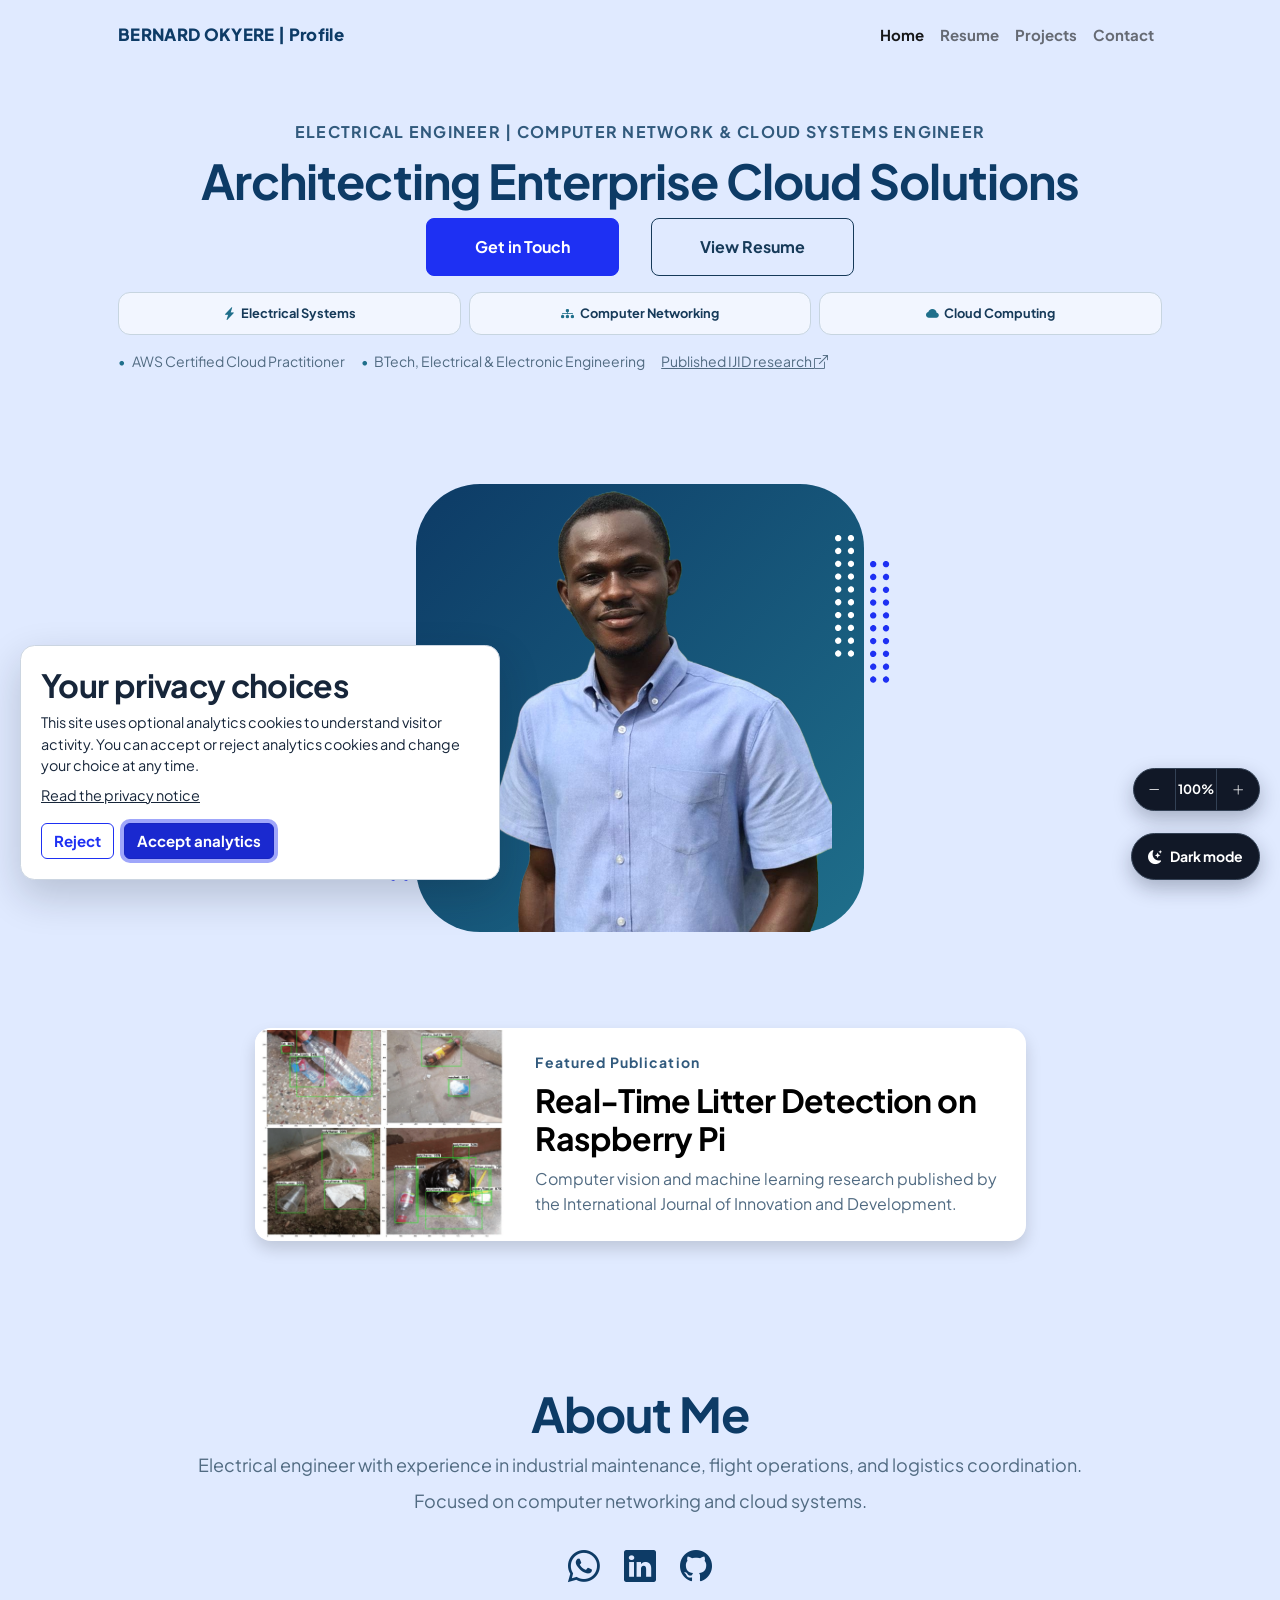
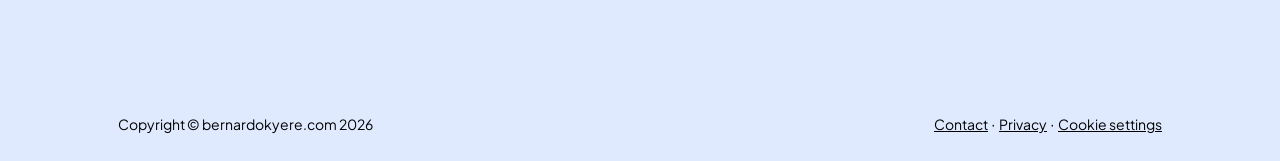
==== index.html @ 20aa97a8 "Added architecture files" ====
<!DOCTYPE html>
<html lang="en">
    <head>
        <!-- Analytics loads only after the visitor accepts analytics cookies. -->
        <meta charset="utf-8" />
        <meta name="viewport" content="width=device-width, initial-scale=1, shrink-to-fit=no" />
        <meta name="description" content="Portfolio of Bernard Okyere, an electrical engineer focused on computer networking, cloud systems, industrial maintenance, and automation." />
        <meta name="author" content="" />
        <title>Bernard Okyere | Electrical, Network & Cloud Systems Engineer</title>
        <!-- Favicon-->
        <link rel="icon" type="image/x-icon" href="/assets/favicon.ico" />
        <!-- Custom Google font-->
        <link rel="preconnect" href="https://fonts.googleapis.com" />
        <link rel="preconnect" href="https://fonts.gstatic.com" crossorigin />
        <link href="https://fonts.googleapis.com/css2?family=Plus+Jakarta+Sans:wght@100;200;300;400;500;600;700;800;900&amp;display=swap" rel="stylesheet" />
        <!-- Bootstrap icons-->
        <link href="https://cdn.jsdelivr.net/npm/bootstrap-icons@1.11.3/font/bootstrap-icons.css" rel="stylesheet" />
        <!-- Core theme CSS (includes Bootstrap)-->
        <link href="/css/styles.css?v=3" rel="stylesheet" />        
    </head>
    <body class="d-flex flex-column h-100 bg-engineer engineer-page">
        <main class="flex-shrink-0">
            <!-- Navigation-->
            <nav class="navbar navbar-expand-lg navbar-light bg-white py-3">
                <div class="container px-5">
                    <a class="navbar-brand" href="/"><span class="">BERNARD OKYERE | Profile </span></a>
                    <button class="navbar-toggler" type="button" data-bs-toggle="collapse" data-bs-target="#navbarSupportedContent" aria-controls="navbarSupportedContent" aria-expanded="false" aria-label="Toggle navigation"><span class="navbar-toggler-icon"></span></button>
                    <div class="collapse navbar-collapse" id="navbarSupportedContent">
                        <ul class="navbar-nav ms-auto mb-2 mb-lg-0 small fw-bolder">
                            <li class="nav-item"><a class="nav-link active" aria-current="page" href="/">Home</a></li>
                            <li class="nav-item"><a class="nav-link" href="/resume">Resume</a></li>
                            <li class="nav-item"><a class="nav-link" href="/projects">Projects</a></li>
                            <li class="nav-item"><a class="nav-link" href="/contact">Contact</a></li>
                        </ul>
                    </div>
                </div>
            </nav>
            <!-- Header-->
            <header class="py-5">
                <div class="container px-5 pb-5">
                    <div class="row gx-5 align-items-center">
                        <div class="col-xxl-5">
                            <!-- Header text content-->
                            <div class="text-center text-xxl-start">
                                <div class="fw-bolder mb-2"><div class="text-uppercase text-engineer-kicker">Electrical Engineer | Computer Network & Cloud Systems Engineer</div></div>
                                <h1 class=""><span class="text-gradient d-inline">Architecting Enterprise Cloud Solutions</span></h1>
                                <div class="d-grid gap-3 d-sm-flex justify-content-sm-center justify-content-xxl-start mb-3">
                                    <a class="btn btn-primary btn-lg px-5 py-3 me-sm-3 fs-6 fw-bolder" href="/contact">Get in Touch</a>
                                    <a class="btn btn-outline-dark btn-lg px-5 py-3 fs-6 fw-bolder" href="/resume">View Resume</a>
                                </div>
                                <div class="row row-cols-1 row-cols-sm-3 g-2 hero-focus text-center text-xxl-start mb-3">
                                    <div class="col"><div><i class="bi bi-lightning-charge-fill" aria-hidden="true"></i>Electrical Systems</div></div>
                                    <div class="col"><div><i class="bi bi-diagram-3-fill" aria-hidden="true"></i>Computer Networking</div></div>
                                    <div class="col"><div><i class="bi bi-cloud-fill" aria-hidden="true"></i>Cloud Computing</div></div>
                                </div>
                                <div class="hero-credentials small">
                                    <span>AWS Certified Cloud Practitioner</span>
                                    <span>BTech, Electrical & Electronic Engineering</span>
                                    <a href="https://ijid.kstu.edu.gh/index.php/ijid/article/view/17" target="_blank" rel="noopener noreferrer">Published IJID research <i class="bi bi-box-arrow-up-right" aria-hidden="true"></i></a>
                                </div>
                            </div>
                        </div>
                        <div class="col-xxl-7">
                            <!-- Header profile picture-->
                            <div class="d-flex justify-content-center mt-5 mt-xxl-0">
                                <div class="profile bg-gradient-primary-to-secondary">
                                    <!-- TIP: For best results, use a photo with a transparent background like the demo example below-->
                                    <!-- Watch a tutorial on how to do this on YouTube (link)-->
                                    <img class="profile-img" src="/assets/profile.png" alt="Portrait of Bernard Okyere" />
                                    <div class="dots-1">
                                        <!-- SVG Dots-->
                                        <svg version="1.1" xmlns="http://www.w3.org/2000/svg" xmlns:xlink="http://www.w3.org/1999/xlink" x="0px" y="0px" viewBox="0 0 191.6 1215.4" style="enable-background: new 0 0 191.6 1215.4" xml:space="preserve">
                                            <g transform="translate(0.000000,1280.000000) scale(0.100000,-0.100000)">
                                                <path d="M227.7,12788.6c-105-35-200-141-222-248c-43-206,163-412,369-369c155,32,275,190,260,339c-11,105-90,213-190,262        C383.7,12801.6,289.7,12808.6,227.7,12788.6z"></path>
                                                <path d="M1507.7,12788.6c-151-50-253-216-222-362c25-119,136-230,254-255c194-41,395,142,375,339c-11,105-90,213-190,262        C1663.7,12801.6,1569.7,12808.6,1507.7,12788.6z"></path>
                                                <path d="M227.7,11508.6c-105-35-200-141-222-248c-43-206,163-412,369-369c155,32,275,190,260,339c-11,105-90,213-190,262        C383.7,11521.6,289.7,11528.6,227.7,11508.6z"></path>
                                                <path d="M1507.7,11508.6c-151-50-253-216-222-362c25-119,136-230,254-255c194-41,395,142,375,339c-11,105-90,213-190,262        C1663.7,11521.6,1569.7,11528.6,1507.7,11508.6z"></path>
                                                <path d="M227.7,10228.6c-105-35-200-141-222-248c-43-206,163-412,369-369c155,32,275,190,260,339c-11,105-90,213-190,262        C383.7,10241.6,289.7,10248.6,227.7,10228.6z"></path>
                                                <path d="M1507.7,10228.6c-105-35-200-141-222-248c-43-206,163-412,369-369c155,32,275,190,260,339c-11,105-90,213-190,262        C1663.7,10241.6,1569.7,10248.6,1507.7,10228.6z"></path>
                                                <path d="M227.7,8948.6c-105-35-200-141-222-248c-43-206,163-412,369-369c155,32,275,190,260,339c-11,105-90,213-190,262        C383.7,8961.6,289.7,8968.6,227.7,8948.6z"></path>
                                                <path d="M1507.7,8948.6c-105-35-200-141-222-248c-43-206,163-412,369-369c155,32,275,190,260,339c-11,105-90,213-190,262        C1663.7,8961.6,1569.7,8968.6,1507.7,8948.6z"></path>
                                                <path d="M227.7,7668.6c-105-35-200-141-222-248c-43-206,163-412,369-369c155,32,275,190,260,339c-11,105-90,213-190,262        C383.7,7681.6,289.7,7688.6,227.7,7668.6z"></path>
                                                <path d="M1507.7,7668.6c-105-35-200-141-222-248c-43-206,163-412,369-369c155,32,275,190,260,339c-11,105-90,213-190,262        C1663.7,7681.6,1569.7,7688.6,1507.7,7668.6z"></path>
                                                <path d="M227.7,6388.6c-105-35-200-141-222-248c-43-206,163-412,369-369c155,32,275,190,260,339c-11,105-90,213-190,262        C383.7,6401.6,289.7,6408.6,227.7,6388.6z"></path>
                                                <path d="M1507.7,6388.6c-105-35-200-141-222-248c-43-206,163-412,369-369c155,32,275,190,260,339c-11,105-90,213-190,262        C1663.7,6401.6,1569.7,6408.6,1507.7,6388.6z"></path>
                                                <path d="M227.7,5108.6c-105-35-200-141-222-248c-43-206,163-412,369-369c155,32,275,190,260,339c-11,105-90,213-190,262        C383.7,5121.6,289.7,5128.6,227.7,5108.6z"></path>
                                                <path d="M1507.7,5108.6c-105-35-200-141-222-248c-43-206,163-412,369-369c155,32,275,190,260,339c-11,105-90,213-190,262        C1663.7,5121.6,1569.7,5128.6,1507.7,5108.6z"></path>
                                                <path d="M227.7,3828.6c-105-35-200-141-222-248c-43-206,163-412,369-369c155,32,275,190,260,339c-11,105-90,213-190,262        C383.7,3841.6,289.7,3848.6,227.7,3828.6z"></path>
                                                <path d="M1507.7,3828.6c-105-35-200-141-222-248c-43-206,163-412,369-369c155,32,275,190,260,339c-11,105-90,213-190,262        C1663.7,3841.6,1569.7,3848.6,1507.7,3828.6z"></path>
                                                <path d="M227.7,2548.6c-105-35-200-141-222-248c-43-206,163-412,369-369c155,32,275,190,260,339c-11,105-90,213-190,262        C383.7,2561.6,289.7,2568.6,227.7,2548.6z"></path>
                                                <path d="M1507.7,2548.6c-105-35-200-141-222-248c-43-206,163-412,369-369c155,32,275,190,260,339c-11,105-90,213-190,262        C1663.7,2561.6,1569.7,2568.6,1507.7,2548.6z"></path>
                                                <path d="M227.7,1268.6c-105-35-200-141-222-248c-43-206,163-412,369-369c155,32,275,190,260,339c-11,105-90,213-190,262        C383.7,1281.6,289.7,1288.6,227.7,1268.6z"></path>
                                                <path d="M1507.7,1268.6c-105-35-200-141-222-248c-43-206,163-412,369-369c155,32,275,190,260,339c-11,105-90,213-190,262        C1663.7,1281.6,1569.7,1288.6,1507.7,1268.6z"></path>
                                            </g>
                                        </svg>
                                        <!-- END of SVG dots-->
                                    </div>
                                    <div class="dots-2">
                                        <!-- SVG Dots-->
                                        <svg version="1.1" xmlns="http://www.w3.org/2000/svg" xmlns:xlink="http://www.w3.org/1999/xlink" x="0px" y="0px" viewBox="0 0 191.6 1215.4" style="enable-background: new 0 0 191.6 1215.4" xml:space="preserve">
                                            <g transform="translate(0.000000,1280.000000) scale(0.100000,-0.100000)">
                                                <path d="M227.7,12788.6c-105-35-200-141-222-248c-43-206,163-412,369-369c155,32,275,190,260,339c-11,105-90,213-190,262        C383.7,12801.6,289.7,12808.6,227.7,12788.6z"></path>
                                                <path d="M1507.7,12788.6c-151-50-253-216-222-362c25-119,136-230,254-255c194-41,395,142,375,339c-11,105-90,213-190,262        C1663.7,12801.6,1569.7,12808.6,1507.7,12788.6z"></path>
                                                <path d="M227.7,11508.6c-105-35-200-141-222-248c-43-206,163-412,369-369c155,32,275,190,260,339c-11,105-90,213-190,262        C383.7,11521.6,289.7,11528.6,227.7,11508.6z"></path>
                                                <path d="M1507.7,11508.6c-151-50-253-216-222-362c25-119,136-230,254-255c194-41,395,142,375,339c-11,105-90,213-190,262        C1663.7,11521.6,1569.7,11528.6,1507.7,11508.6z"></path>
                                                <path d="M227.7,10228.6c-105-35-200-141-222-248c-43-206,163-412,369-369c155,32,275,190,260,339c-11,105-90,213-190,262        C383.7,10241.6,289.7,10248.6,227.7,10228.6z"></path>
                                                <path d="M1507.7,10228.6c-105-35-200-141-222-248c-43-206,163-412,369-369c155,32,275,190,260,339c-11,105-90,213-190,262        C1663.7,10241.6,1569.7,10248.6,1507.7,10228.6z"></path>
                                                <path d="M227.7,8948.6c-105-35-200-141-222-248c-43-206,163-412,369-369c155,32,275,190,260,339c-11,105-90,213-190,262        C383.7,8961.6,289.7,8968.6,227.7,8948.6z"></path>
                                                <path d="M1507.7,8948.6c-105-35-200-141-222-248c-43-206,163-412,369-369c155,32,275,190,260,339c-11,105-90,213-190,262        C1663.7,8961.6,1569.7,8968.6,1507.7,8948.6z"></path>
                                                <path d="M227.7,7668.6c-105-35-200-141-222-248c-43-206,163-412,369-369c155,32,275,190,260,339c-11,105-90,213-190,262        C383.7,7681.6,289.7,7688.6,227.7,7668.6z"></path>
                                                <path d="M1507.7,7668.6c-105-35-200-141-222-248c-43-206,163-412,369-369c155,32,275,190,260,339c-11,105-90,213-190,262        C1663.7,7681.6,1569.7,7688.6,1507.7,7668.6z"></path>
                                                <path d="M227.7,6388.6c-105-35-200-141-222-248c-43-206,163-412,369-369c155,32,275,190,260,339c-11,105-90,213-190,262        C383.7,6401.6,289.7,6408.6,227.7,6388.6z"></path>
                                                <path d="M1507.7,6388.6c-105-35-200-141-222-248c-43-206,163-412,369-369c155,32,275,190,260,339c-11,105-90,213-190,262        C1663.7,6401.6,1569.7,6408.6,1507.7,6388.6z"></path>
                                                <path d="M227.7,5108.6c-105-35-200-141-222-248c-43-206,163-412,369-369c155,32,275,190,260,339c-11,105-90,213-190,262        C383.7,5121.6,289.7,5128.6,227.7,5108.6z"></path>
                                                <path d="M1507.7,5108.6c-105-35-200-141-222-248c-43-206,163-412,369-369c155,32,275,190,260,339c-11,105-90,213-190,262        C1663.7,5121.6,1569.7,5128.6,1507.7,5108.6z"></path>
                                                <path d="M227.7,3828.6c-105-35-200-141-222-248c-43-206,163-412,369-369c155,32,275,190,260,339c-11,105-90,213-190,262        C383.7,3841.6,289.7,3848.6,227.7,3828.6z"></path>
                                                <path d="M1507.7,3828.6c-105-35-200-141-222-248c-43-206,163-412,369-369c155,32,275,190,260,339c-11,105-90,213-190,262        C1663.7,3841.6,1569.7,3848.6,1507.7,3828.6z"></path>
                                                <path d="M227.7,2548.6c-105-35-200-141-222-248c-43-206,163-412,369-369c155,32,275,190,260,339c-11,105-90,213-190,262        C383.7,2561.6,289.7,2568.6,227.7,2548.6z"></path>
                                                <path d="M1507.7,2548.6c-105-35-200-141-222-248c-43-206,163-412,369-369c155,32,275,190,260,339c-11,105-90,213-190,262        C1663.7,2561.6,1569.7,2568.6,1507.7,2548.6z"></path>
                                                <path d="M227.7,1268.6c-105-35-200-141-222-248c-43-206,163-412,369-369c155,32,275,190,260,339c-11,105-90,213-190,262        C383.7,1281.6,289.7,1288.6,227.7,1268.6z"></path>
                                                <path d="M1507.7,1268.6c-105-35-200-141-222-248c-43-206,163-412,369-369c155,32,275,190,260,339c-11,105-90,213-190,262        C1663.7,1281.6,1569.7,1288.6,1507.7,1268.6z"></path>
                                            </g>
                                        </svg>
                                        <!-- END of SVG dots-->
                                    </div>
                                    <div class="dots-3">
                                        <!-- SVG Dots-->
                                        <svg version="1.1" xmlns="http://www.w3.org/2000/svg" xmlns:xlink="http://www.w3.org/1999/xlink" x="0px" y="0px" viewBox="0 0 191.6 1215.4" style="enable-background: new 0 0 191.6 1215.4" xml:space="preserve">
                                            <g transform="translate(0.000000,1280.000000) scale(0.100000,-0.100000)">
                                                <path d="M227.7,12788.6c-105-35-200-141-222-248c-43-206,163-412,369-369c155,32,275,190,260,339c-11,105-90,213-190,262        C383.7,12801.6,289.7,12808.6,227.7,12788.6z"></path>
                                                <path d="M1507.7,12788.6c-151-50-253-216-222-362c25-119,136-230,254-255c194-41,395,142,375,339c-11,105-90,213-190,262        C1663.7,12801.6,1569.7,12808.6,1507.7,12788.6z"></path>
                                                <path d="M227.7,11508.6c-105-35-200-141-222-248c-43-206,163-412,369-369c155,32,275,190,260,339c-11,105-90,213-190,262        C383.7,11521.6,289.7,11528.6,227.7,11508.6z"></path>
                                                <path d="M1507.7,11508.6c-151-50-253-216-222-362c25-119,136-230,254-255c194-41,395,142,375,339c-11,105-90,213-190,262        C1663.7,11521.6,1569.7,11528.6,1507.7,11508.6z"></path>
                                                <path d="M227.7,10228.6c-105-35-200-141-222-248c-43-206,163-412,369-369c155,32,275,190,260,339c-11,105-90,213-190,262        C383.7,10241.6,289.7,10248.6,227.7,10228.6z"></path>
                                                <path d="M1507.7,10228.6c-105-35-200-141-222-248c-43-206,163-412,369-369c155,32,275,190,260,339c-11,105-90,213-190,262        C1663.7,10241.6,1569.7,10248.6,1507.7,10228.6z"></path>
                                                <path d="M227.7,8948.6c-105-35-200-141-222-248c-43-206,163-412,369-369c155,32,275,190,260,339c-11,105-90,213-190,262        C383.7,8961.6,289.7,8968.6,227.7,8948.6z"></path>
                                                <path d="M1507.7,8948.6c-105-35-200-141-222-248c-43-206,163-412,369-369c155,32,275,190,260,339c-11,105-90,213-190,262        C1663.7,8961.6,1569.7,8968.6,1507.7,8948.6z"></path>
                                                <path d="M227.7,7668.6c-105-35-200-141-222-248c-43-206,163-412,369-369c155,32,275,190,260,339c-11,105-90,213-190,262        C383.7,7681.6,289.7,7688.6,227.7,7668.6z"></path>
                                                <path d="M1507.7,7668.6c-105-35-200-141-222-248c-43-206,163-412,369-369c155,32,275,190,260,339c-11,105-90,213-190,262        C1663.7,7681.6,1569.7,7688.6,1507.7,7668.6z"></path>
                                                <path d="M227.7,6388.6c-105-35-200-141-222-248c-43-206,163-412,369-369c155,32,275,190,260,339c-11,105-90,213-190,262        C383.7,6401.6,289.7,6408.6,227.7,6388.6z"></path>
                                                <path d="M1507.7,6388.6c-105-35-200-141-222-248c-43-206,163-412,369-369c155,32,275,190,260,339c-11,105-90,213-190,262        C1663.7,6401.6,1569.7,6408.6,1507.7,6388.6z"></path>
                                                <path d="M227.7,5108.6c-105-35-200-141-222-248c-43-206,163-412,369-369c155,32,275,190,260,339c-11,105-90,213-190,262        C383.7,5121.6,289.7,5128.6,227.7,5108.6z"></path>
                                                <path d="M1507.7,5108.6c-105-35-200-141-222-248c-43-206,163-412,369-369c155,32,275,190,260,339c-11,105-90,213-190,262        C1663.7,5121.6,1569.7,5128.6,1507.7,5108.6z"></path>
                                                <path d="M227.7,3828.6c-105-35-200-141-222-248c-43-206,163-412,369-369c155,32,275,190,260,339c-11,105-90,213-190,262        C383.7,3841.6,289.7,3848.6,227.7,3828.6z"></path>
                                                <path d="M1507.7,3828.6c-105-35-200-141-222-248c-43-206,163-412,369-369c155,32,275,190,260,339c-11,105-90,213-190,262        C1663.7,3841.6,1569.7,3848.6,1507.7,3828.6z"></path>
                                                <path d="M227.7,2548.6c-105-35-200-141-222-248c-43-206,163-412,369-369c155,32,275,190,260,339c-11,105-90,213-190,262        C383.7,2561.6,289.7,2568.6,227.7,2548.6z"></path>
                                                <path d="M1507.7,2548.6c-105-35-200-141-222-248c-43-206,163-412,369-369c155,32,275,190,260,339c-11,105-90,213-190,262        C1663.7,2561.6,1569.7,2568.6,1507.7,2548.6z"></path>
                                                <path d="M227.7,1268.6c-105-35-200-141-222-248c-43-206,163-412,369-369c155,32,275,190,260,339c-11,105-90,213-190,262        C383.7,1281.6,289.7,1288.6,227.7,1268.6z"></path>
                                                <path d="M1507.7,1268.6c-105-35-200-141-222-248c-43-206,163-412,369-369c155,32,275,190,260,339c-11,105-90,213-190,262        C1663.7,1281.6,1569.7,1288.6,1507.7,1268.6z"></path>
                                            </g>
                                        </svg>
                                        <!-- END of SVG dots-->
                                    </div>
                                    <div class="dots-4">
                                        <!-- SVG Dots-->
                                        <svg version="1.1" xmlns="http://www.w3.org/2000/svg" xmlns:xlink="http://www.w3.org/1999/xlink" x="0px" y="0px" viewBox="0 0 191.6 1215.4" style="enable-background: new 0 0 191.6 1215.4" xml:space="preserve">
                                            <g transform="translate(0.000000,1280.000000) scale(0.100000,-0.100000)">
                                                <path d="M227.7,12788.6c-105-35-200-141-222-248c-43-206,163-412,369-369c155,32,275,190,260,339c-11,105-90,213-190,262        C383.7,12801.6,289.7,12808.6,227.7,12788.6z"></path>
                                                <path d="M1507.7,12788.6c-151-50-253-216-222-362c25-119,136-230,254-255c194-41,395,142,375,339c-11,105-90,213-190,262        C1663.7,12801.6,1569.7,12808.6,1507.7,12788.6z"></path>
                                                <path d="M227.7,11508.6c-105-35-200-141-222-248c-43-206,163-412,369-369c155,32,275,190,260,339c-11,105-90,213-190,262        C383.7,11521.6,289.7,11528.6,227.7,11508.6z"></path>
                                                <path d="M1507.7,11508.6c-151-50-253-216-222-362c25-119,136-230,254-255c194-41,395,142,375,339c-11,105-90,213-190,262        C1663.7,11521.6,1569.7,11528.6,1507.7,11508.6z"></path>
                                                <path d="M227.7,10228.6c-105-35-200-141-222-248c-43-206,163-412,369-369c155,32,275,190,260,339c-11,105-90,213-190,262        C383.7,10241.6,289.7,10248.6,227.7,10228.6z"></path>
                                                <path d="M1507.7,10228.6c-105-35-200-141-222-248c-43-206,163-412,369-369c155,32,275,190,260,339c-11,105-90,213-190,262        C1663.7,10241.6,1569.7,10248.6,1507.7,10228.6z"></path>
                                                <path d="M227.7,8948.6c-105-35-200-141-222-248c-43-206,163-412,369-369c155,32,275,190,260,339c-11,105-90,213-190,262        C383.7,8961.6,289.7,8968.6,227.7,8948.6z"></path>
                                                <path d="M1507.7,8948.6c-105-35-200-141-222-248c-43-206,163-412,369-369c155,32,275,190,260,339c-11,105-90,213-190,262        C1663.7,8961.6,1569.7,8968.6,1507.7,8948.6z"></path>
                                                <path d="M227.7,7668.6c-105-35-200-141-222-248c-43-206,163-412,369-369c155,32,275,190,260,339c-11,105-90,213-190,262        C383.7,7681.6,289.7,7688.6,227.7,7668.6z"></path>
                                                <path d="M1507.7,7668.6c-105-35-200-141-222-248c-43-206,163-412,369-369c155,32,275,190,260,339c-11,105-90,213-190,262        C1663.7,7681.6,1569.7,7688.6,1507.7,7668.6z"></path>
                                                <path d="M227.7,6388.6c-105-35-200-141-222-248c-43-206,163-412,369-369c155,32,275,190,260,339c-11,105-90,213-190,262        C383.7,6401.6,289.7,6408.6,227.7,6388.6z"></path>
                                                <path d="M1507.7,6388.6c-105-35-200-141-222-248c-43-206,163-412,369-369c155,32,275,190,260,339c-11,105-90,213-190,262        C1663.7,6401.6,1569.7,6408.6,1507.7,6388.6z"></path>
                                                <path d="M227.7,5108.6c-105-35-200-141-222-248c-43-206,163-412,369-369c155,32,275,190,260,339c-11,105-90,213-190,262        C383.7,5121.6,289.7,5128.6,227.7,5108.6z"></path>
                                                <path d="M1507.7,5108.6c-105-35-200-141-222-248c-43-206,163-412,369-369c155,32,275,190,260,339c-11,105-90,213-190,262        C1663.7,5121.6,1569.7,5128.6,1507.7,5108.6z"></path>
                                                <path d="M227.7,3828.6c-105-35-200-141-222-248c-43-206,163-412,369-369c155,32,275,190,260,339c-11,105-90,213-190,262        C383.7,3841.6,289.7,3848.6,227.7,3828.6z"></path>
                                                <path d="M1507.7,3828.6c-105-35-200-141-222-248c-43-206,163-412,369-369c155,32,275,190,260,339c-11,105-90,213-190,262        C1663.7,3841.6,1569.7,3848.6,1507.7,3828.6z"></path>
                                                <path d="M227.7,2548.6c-105-35-200-141-222-248c-43-206,163-412,369-369c155,32,275,190,260,339c-11,105-90,213-190,262        C383.7,2561.6,289.7,2568.6,227.7,2548.6z"></path>
                                                <path d="M1507.7,2548.6c-105-35-200-141-222-248c-43-206,163-412,369-369c155,32,275,190,260,339c-11,105-90,213-190,262        C1663.7,2561.6,1569.7,2568.6,1507.7,2548.6z"></path>
                                                <path d="M227.7,1268.6c-105-35-200-141-222-248c-43-206,163-412,369-369c155,32,275,190,260,339c-11,105-90,213-190,262        C383.7,1281.6,289.7,1288.6,227.7,1268.6z"></path>
                                                <path d="M1507.7,1268.6c-105-35-200-141-222-248c-43-206,163-412,369-369c155,32,275,190,260,339c-11,105-90,213-190,262        C1663.7,1281.6,1569.7,1288.6,1507.7,1268.6z"></path>
                                            </g>
                                        </svg>
                                        <!-- END of SVG dots-->
                                    </div>
                                </div>
                            </div>
                        </div>
                    </div>
                </div>
            </header>
            <!-- Featured Publication Section-->
            <section class="pb-5">
                <div class="container px-5">
                    <div class="row gx-5 justify-content-center">
                        <div class="col-lg-11 col-xl-9 col-xxl-8">
                            <a class="featured-publication card overflow-hidden shadow rounded-4 border-0 text-decoration-none" href="https://ijid.kstu.edu.gh/index.php/ijid/article/view/17" target="_blank" rel="noopener noreferrer">
                                <div class="row g-0 align-items-center">
                                    <div class="col-md-4"><img class="img-fluid w-100" src="/assets/litter_sample.png" alt="Sample output from the Raspberry Pi litter-detection project"></div>
                                    <div class="col-md-8"><div class="card-body p-4"><div class="small fw-bolder text-engineer-kicker mb-2">Featured Publication</div><h2 class="h4 fw-bolder mb-2">Real-Time Litter Detection on Raspberry Pi</h2><p class="text-muted mb-0">Computer vision and machine learning research published by the International Journal of Innovation and Development.</p></div></div>
                                </div>
                            </a>
                        </div>
                    </div>
                </div>
            </section>
            <!-- About Section-->
            <section class="bg-light py-5">
                <div class="container px-5">
                    <div class="row gx-5 justify-content-center">
                        <div class="col-xxl-8">
                            <div class="text-center my-5">
                                <h2 class="display-5 fw-bolder"><span class="text-gradient d-inline">About Me</span></h2>
                                <p class="lead text-muted mb-4">Electrical engineer with experience in industrial maintenance, flight operations, and logistics coordination.<br><span class="about-me-focus">Focused on computer networking and cloud systems.</span></p>
                                <div class="d-flex justify-content-center fs-2 gap-4">
                                    <a class="text-gradient" href="https://wa.me/message/burnard07" target="_blank" rel="noopener noreferrer" aria-label="WhatsApp"><i class="bi bi-whatsapp"></i></a>
                                    <a class="text-gradient" href="https://www.linkedin.com/in/bernard-okyere" target="_blank" rel="noopener noreferrer" aria-label="LinkedIn"><i class="bi bi-linkedin"></i></a>
                                    <a class="text-gradient" href="https://github.com/burnard-ok" target="_blank" rel="noopener noreferrer" aria-label="GitHub"><i class="bi bi-github"></i></a>
                                </div>
                            </div>
                        </div>
                    </div>
                </div>
            </section>
        </main>
        <!-- Footer-->
        <footer class="bg-white py-4 mt-auto">
            <div class="container px-5">
                <div class="row align-items-center justify-content-between flex-column flex-sm-row">
                    <div class="col-auto"><div class="small m-0">Copyright &copy; bernardokyere.com <span class="copyright-year">2026</span></div></div>
                    <div class="col-auto">
                        <a class="small" href="/contact">Contact</a>
                        <span aria-hidden="true">&middot;</span>
                        <a class="small" href="/contact#privacy-notice" data-privacy-notice>Privacy</a>
                        <span aria-hidden="true">&middot;</span>
                        <button class="small footer-cookie-settings" type="button">Cookie settings</button>
                    </div>
                </div>
            </div>
        </footer>
        <!-- Bootstrap core JS-->
        <script src="https://cdn.jsdelivr.net/npm/bootstrap@5.2.3/dist/js/bootstrap.bundle.min.js"></script>
        <!-- Core theme JS-->
        <script src="/js/scripts.js?v=2.6"></script>
    </body>
</html>
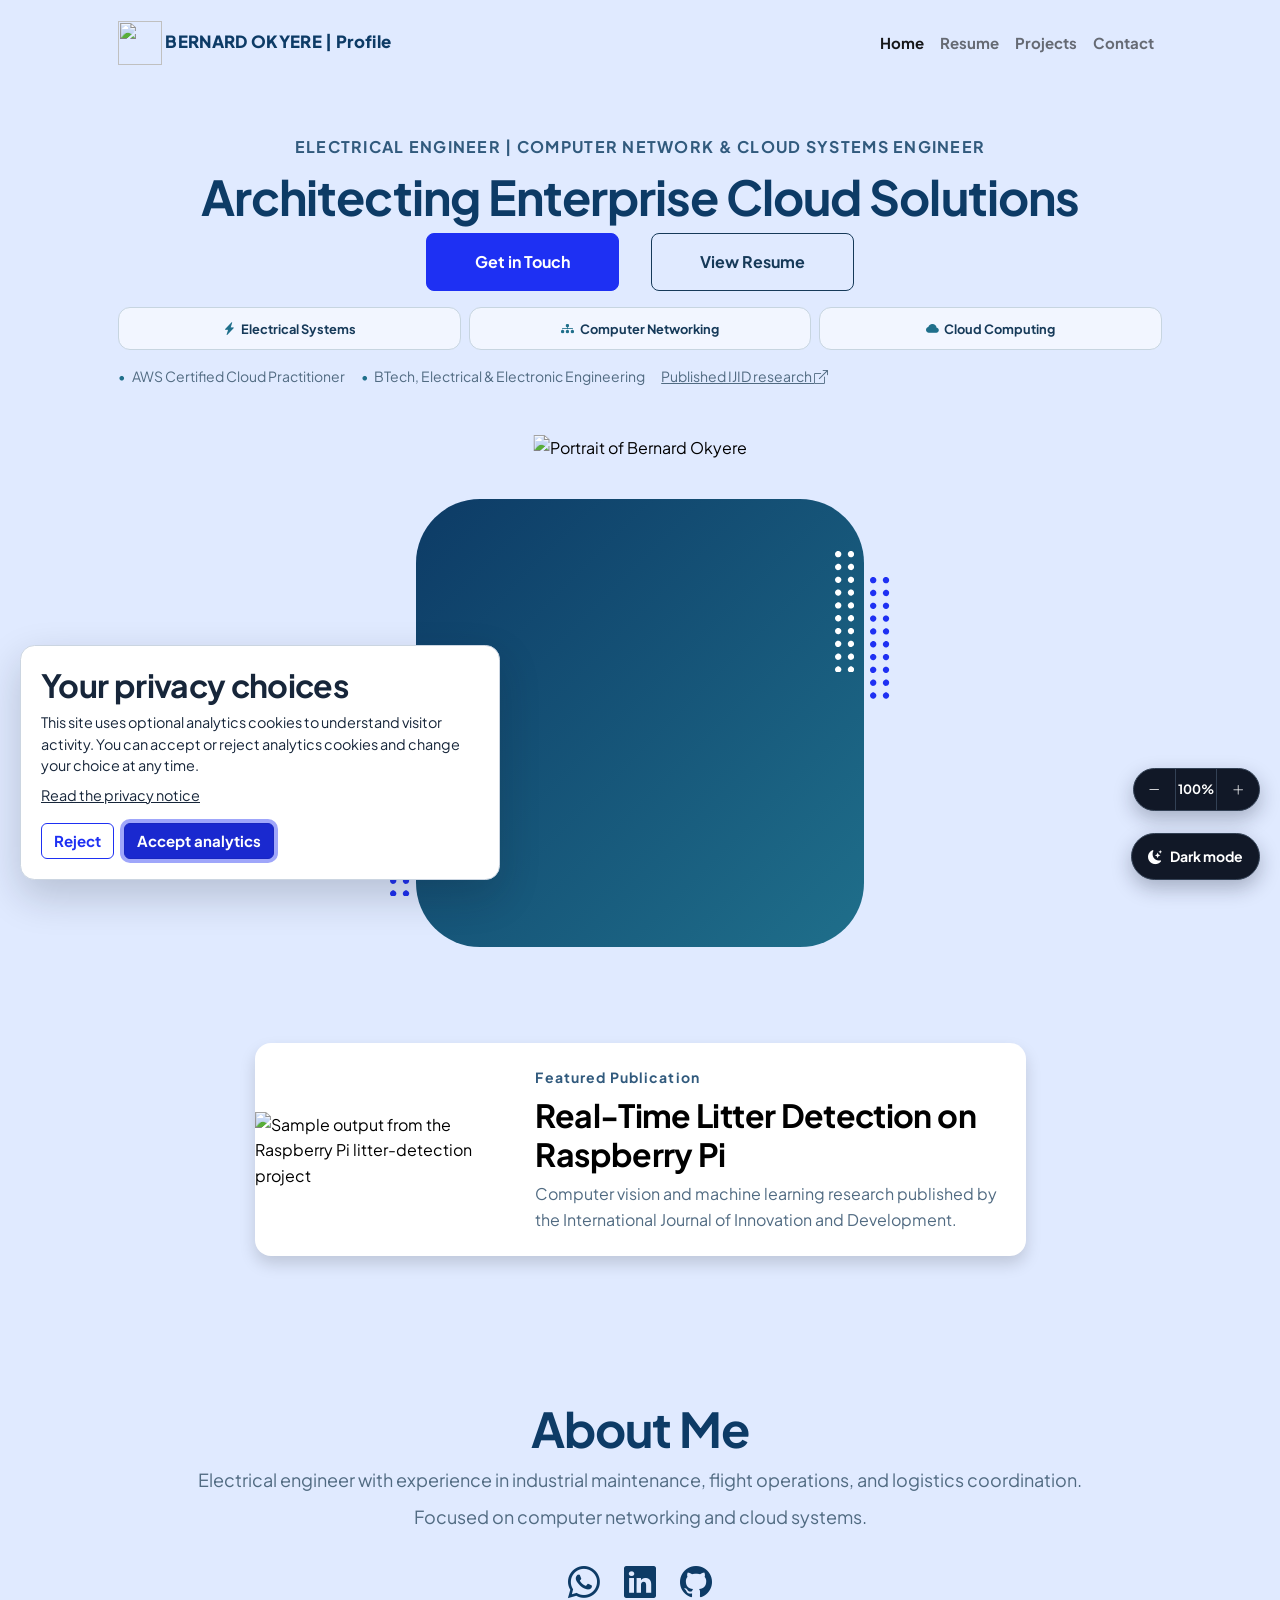
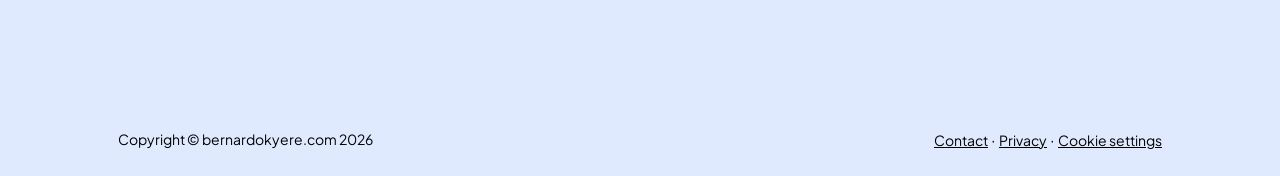
==== commit d130e8e8: "Update favicon and image paths in index.html" ====
--- a/index.html
+++ b/index.html
@@ -8,7 +8,7 @@
         <meta name="author" content="" />
         <title>Bernard Okyere | Electrical, Network & Cloud Systems Engineer</title>
         <!-- Favicon-->
-        <link rel="icon" type="image/x-icon" href="/assets/favicon.ico" />
+        <link rel="icon" type="image/x-icon" href="/media/favicon.ico" />
         <!-- Custom Google font-->
         <link rel="preconnect" href="https://fonts.googleapis.com" />
         <link rel="preconnect" href="https://fonts.gstatic.com" crossorigin />
@@ -16,14 +16,17 @@
         <!-- Bootstrap icons-->
         <link href="https://cdn.jsdelivr.net/npm/bootstrap-icons@1.11.3/font/bootstrap-icons.css" rel="stylesheet" />
         <!-- Core theme CSS (includes Bootstrap)-->
-        <link href="/css/styles.css?v=3" rel="stylesheet" />        
+        <link href="/css/styles.css?v=4" rel="stylesheet" />        
     </head>
     <body class="d-flex flex-column h-100 bg-engineer engineer-page">
         <main class="flex-shrink-0">
             <!-- Navigation-->
             <nav class="navbar navbar-expand-lg navbar-light bg-white py-3">
                 <div class="container px-5">
-                    <a class="navbar-brand" href="/"><span class="">BERNARD OKYERE | Profile </span></a>
+                    <a class="navbar-brand site-brand" href="/" aria-label="Bernard Okyere home">
+                        <img class="site-logo" src="/media/bernard-okyere-github-profile.png" alt="" width="44" height="44" />
+                        <span>BERNARD OKYERE <span class="brand-context">| Profile</span></span>
+                    </a>
                     <button class="navbar-toggler" type="button" data-bs-toggle="collapse" data-bs-target="#navbarSupportedContent" aria-controls="navbarSupportedContent" aria-expanded="false" aria-label="Toggle navigation"><span class="navbar-toggler-icon"></span></button>
                     <div class="collapse navbar-collapse" id="navbarSupportedContent">
                         <ul class="navbar-nav ms-auto mb-2 mb-lg-0 small fw-bolder">
@@ -66,7 +69,7 @@
                                 <div class="profile bg-gradient-primary-to-secondary">
                                     <!-- TIP: For best results, use a photo with a transparent background like the demo example below-->
                                     <!-- Watch a tutorial on how to do this on YouTube (link)-->
-                                    <img class="profile-img" src="/assets/profile.png" alt="Portrait of Bernard Okyere" />
+                                    <img class="profile-img" src="/media/profile.png" alt="Portrait of Bernard Okyere" />
                                     <div class="dots-1">
                                         <!-- SVG Dots-->
                                         <svg version="1.1" xmlns="http://www.w3.org/2000/svg" xmlns:xlink="http://www.w3.org/1999/xlink" x="0px" y="0px" viewBox="0 0 191.6 1215.4" style="enable-background: new 0 0 191.6 1215.4" xml:space="preserve">
@@ -192,7 +195,7 @@
                         <div class="col-lg-11 col-xl-9 col-xxl-8">
                             <a class="featured-publication card overflow-hidden shadow rounded-4 border-0 text-decoration-none" href="https://ijid.kstu.edu.gh/index.php/ijid/article/view/17" target="_blank" rel="noopener noreferrer">
                                 <div class="row g-0 align-items-center">
-                                    <div class="col-md-4"><img class="img-fluid w-100" src="/assets/litter_sample.png" alt="Sample output from the Raspberry Pi litter-detection project"></div>
+                                    <div class="col-md-4"><img class="img-fluid w-100" src="/media/litter-detection-sample.png" alt="Sample output from the Raspberry Pi litter-detection project"></div>
                                     <div class="col-md-8"><div class="card-body p-4"><div class="small fw-bolder text-engineer-kicker mb-2">Featured Publication</div><h2 class="h4 fw-bolder mb-2">Real-Time Litter Detection on Raspberry Pi</h2><p class="text-muted mb-0">Computer vision and machine learning research published by the International Journal of Innovation and Development.</p></div></div>
                                 </div>
                             </a>
